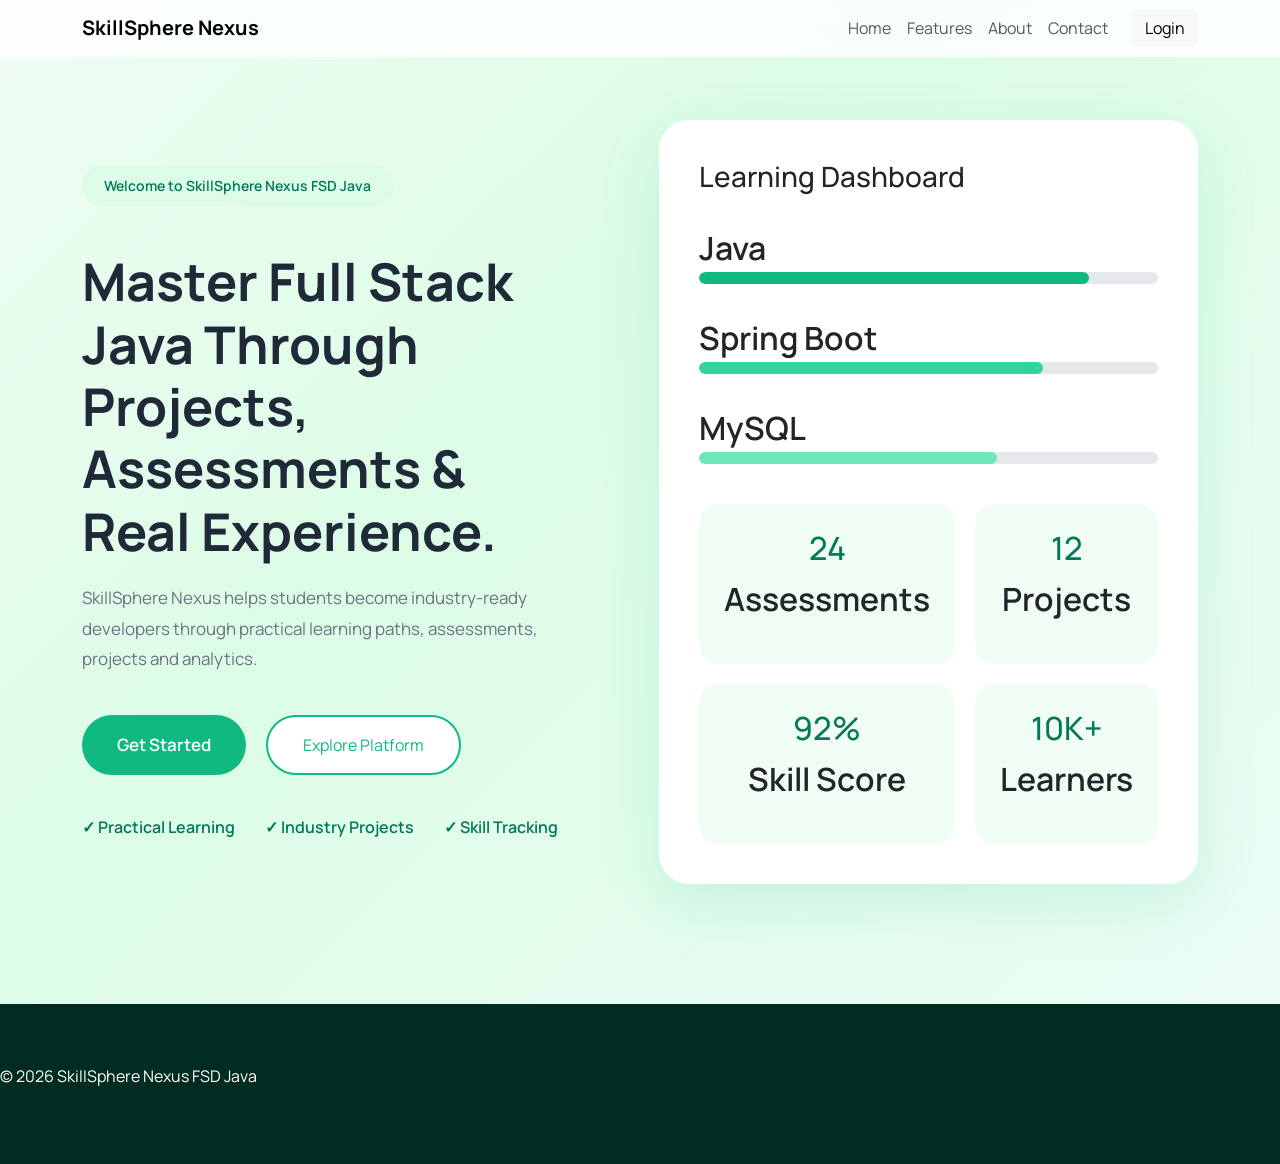
==== index.html @ cb24f6b7 "Added SkillSphere landing page UI" ====
<!DOCTYPE html>
<html lang="en">

<head>
    <meta charset="UTF-8">
    <meta name="viewport" content="width=device-width, initial-scale=1.0">
    <title>SkillSphere Nexus</title>

    <link href="https://cdn.jsdelivr.net/npm/bootstrap@5.3.3/dist/css/bootstrap.min.css" rel="stylesheet">

    
    <link rel="stylesheet"
          href="https://cdnjs.cloudflare.com/ajax/libs/font-awesome/6.6.0/css/all.min.css">

    <!-- Font -->
    <link href="https://fonts.googleapis.com/css2?family=Manrope:wght@300;400;500;600;700;800&display=swap" rel="stylesheet">

    <link rel="stylesheet" href="style.css">
</head>

<body>

<nav class="navbar navbar-expand-lg fixed-top custom-navbar">
    <div class="container">

        <a class="navbar-brand fw-bold" href="#">
            SkillSphere Nexus
        </a>

        <button class="navbar-toggler"
                data-bs-toggle="collapse"
                data-bs-target="#navMenu">
            <span class="navbar-toggler-icon"></span>
        </button>

        <div class="collapse navbar-collapse justify-content-end" id="navMenu">

            <ul class="navbar-nav align-items-center">

                <li class="nav-item"><a class="nav-link" href="#home">Home</a></li>
                <li class="nav-item"><a class="nav-link" href="#features">Features</a></li>
                <li class="nav-item"><a class="nav-link" href="#about">About</a></li>
                <li class="nav-item"><a class="nav-link" href="#contact">Contact</a></li>

                <li class="nav-item ms-3">
                    <a class="btn btn-light login-btn" href="#">Login</a>
                </li>

            </ul>

        </div>

    </div>
</nav>

<section class="hero" id="home">

    <div class="container hero-container">

        <div class="hero-left">

            <div class="welcome-badge">
     Welcome to SkillSphere Nexus FSD Java
</div>

            <h1>
                Master Full Stack Java
                Through Projects,
                Assessments &
                Real Experience.
            </h1>

            <p>
                SkillSphere Nexus helps students become industry-ready
                developers through practical learning paths, assessments,
                projects and analytics.
            </p>

            <div class="hero-buttons">
                <button class="primary-btn">Get Started</button>
                <button class="secondary-btn">Explore Platform</button>
            </div>

            <div class="hero-points">
                <span>✓ Practical Learning</span>
                <span>✓ Industry Projects</span>
                <span>✓ Skill Tracking</span>
            </div>

        </div>

        <div class="hero-right">

            <div class="dashboard-card">

                <h3>Learning Dashboard</h3>

                <div class="skill">
                    <span>Java</span>
                    <div class="bar">
                        <div class="fill java"></div>
                    </div>
                </div>

                <div class="skill">
                    <span>Spring Boot</span>
                    <div class="bar">
                        <div class="fill spring"></div>
                    </div>
                </div>

                <div class="skill">
                    <span>MySQL</span>
                    <div class="bar">
                        <div class="fill mysql"></div>
                    </div>
                </div>

                <div class="stats-grid">

                    <div class="mini-card">
                        <h2>24</h2>
                        <p>Assessments</p>
                    </div>

                    <div class="mini-card">
                        <h2>12</h2>
                        <p>Projects</p>
                    </div>

                    <div class="mini-card">
                        <h2>92%</h2>
                        <p>Skill Score</p>
                    </div>

                    <div class="mini-card">
                        <h2>10K+</h2>
                        <p>Learners</p>
                    </div>

                </div>

            </div>

        </div>

    </div>

</section>

<footer class="footer">
    <p>© 2026 SkillSphere Nexus FSD Java</p>
</footer>

<script src="https://cdn.jsdelivr.net/npm/bootstrap@5.3.3/dist/js/bootstrap.bundle.min.js"></script>
<script src="js/script.js"></script>

</body>
</html>
---- style.css ----
*{
    margin:0;
    padding:0;
    box-sizing:border-box;
}

body{

    font-family: 'Manrope', sans-serif;
}
.welcome-badge{
    display:inline-block;
    padding:10px 22px;
    background:#DCFCE7;
    color:#047857;
    border-radius:50px;
    font-size:14px;
    font-weight:600;
    margin-bottom:25px;
}

.hero{
    min-height:100vh;
    background:
    linear-gradient(
    135deg,
    #F0FDF4 0%,
    #DCFCE7 40%,
    #ECFDF5 100%);
    display:flex;
    align-items:center;
    padding:120px 0;
}
.hero-container{
    display:flex;
    justify-content:space-between;
    align-items:center;
    gap:80px;
}

.hero-left{
    flex:1;
}

.hero-right{
    flex:1;
}


.hero-tag{
    background:#D1FAE5;
    color:#047857;
    padding:12px 24px;
    border-radius:50px;
    font-weight:600;
}
.hero-left h1{
    
    
    font-size:52px;
    font-weight:700;
    line-height:1.2;
    margin:20px 0;
    color:#1F2937;

}

.hero-left p{
    font-size:17px;
    line-height:1.8;
    color:#6B7280;
}
.hero-buttons{
    margin-top:40px;
    display:flex;
    gap:20px;
}

.primary-btn{
    background:#10B981;
    color:white;
    border:none;
    padding:16px 35px;
    border-radius:50px;
    font-size:17px;
    font-weight:600;
}

.primary-btn:hover{
    background:#047857;
}

.secondary-btn{
    border:2px solid #10B981;
    background:white;
    color:#10B981;
    padding:16px 35px;
    border-radius:50px;
}

.hero-points{
    margin-top:40px;
    display:flex;
    gap:30px;
    color:#047857;
    font-weight:600;
}

.dashboard-card{
    font-size:32px;
    font-weight:600;

    background:white;
    border-radius:30px;
    padding:40px;
    box-shadow:
    0 20px 60px rgba(16,185,129,.15);
}
.skill{
    margin:30px 0;
}

.bar{
    height:12px;
    background:#E5E7EB;
    border-radius:20px;
    overflow:hidden;
}

.fill{
    height:100%;
    border-radius:20px;
}

.java{
    width:85%;
    background:#10B981;
}

.spring{
    width:75%;
    background:#34D399;
}

.mysql{
    width:65%;
    background:#6EE7B7;
}

.stats-grid{
    margin-top:40px;
    display:grid;
    grid-template-columns:repeat(2,1fr);
    gap:20px;
}

.mini-card{
    background:#F0FDF4;
    padding:25px;
    border-radius:20px;
    text-align:center;
}

.mini-card h2{
    color:#047857;
    font-size:32px;
}
.feature-card{
    background:white;
    border-radius:25px;
    padding:40px;
    transition:.3s;
    box-shadow:
    0 10px 40px rgba(0,0,0,.05);
}

.feature-card:hover{
    transform:translateY(-10px);
    box-shadow:
    0 20px 60px rgba(16,185,129,.15);
}
.navbar{
    background:rgba(255,255,255,.8);
    backdrop-filter:blur(20px);
    border-bottom:
    1px solid rgba(255,255,255,.5);
}
footer{
    background:#022C22;
    color:white;
    padding:60px 0;
}
.navbar {
    transition: all 0.3s ease;
}

.navbar.scrolled {
    background: rgba(255,255,255,0.95);
    backdrop-filter: blur(20px);
    box-shadow: 0 5px 25px rgba(0,0,0,0.08);
}
@media(max-width:992px){

    .hero-container{
        flex-direction:column;
    }

    .hero-left h1{
        font-size:42px;
    }

    .hero-points{
        flex-direction:column;
    }

}
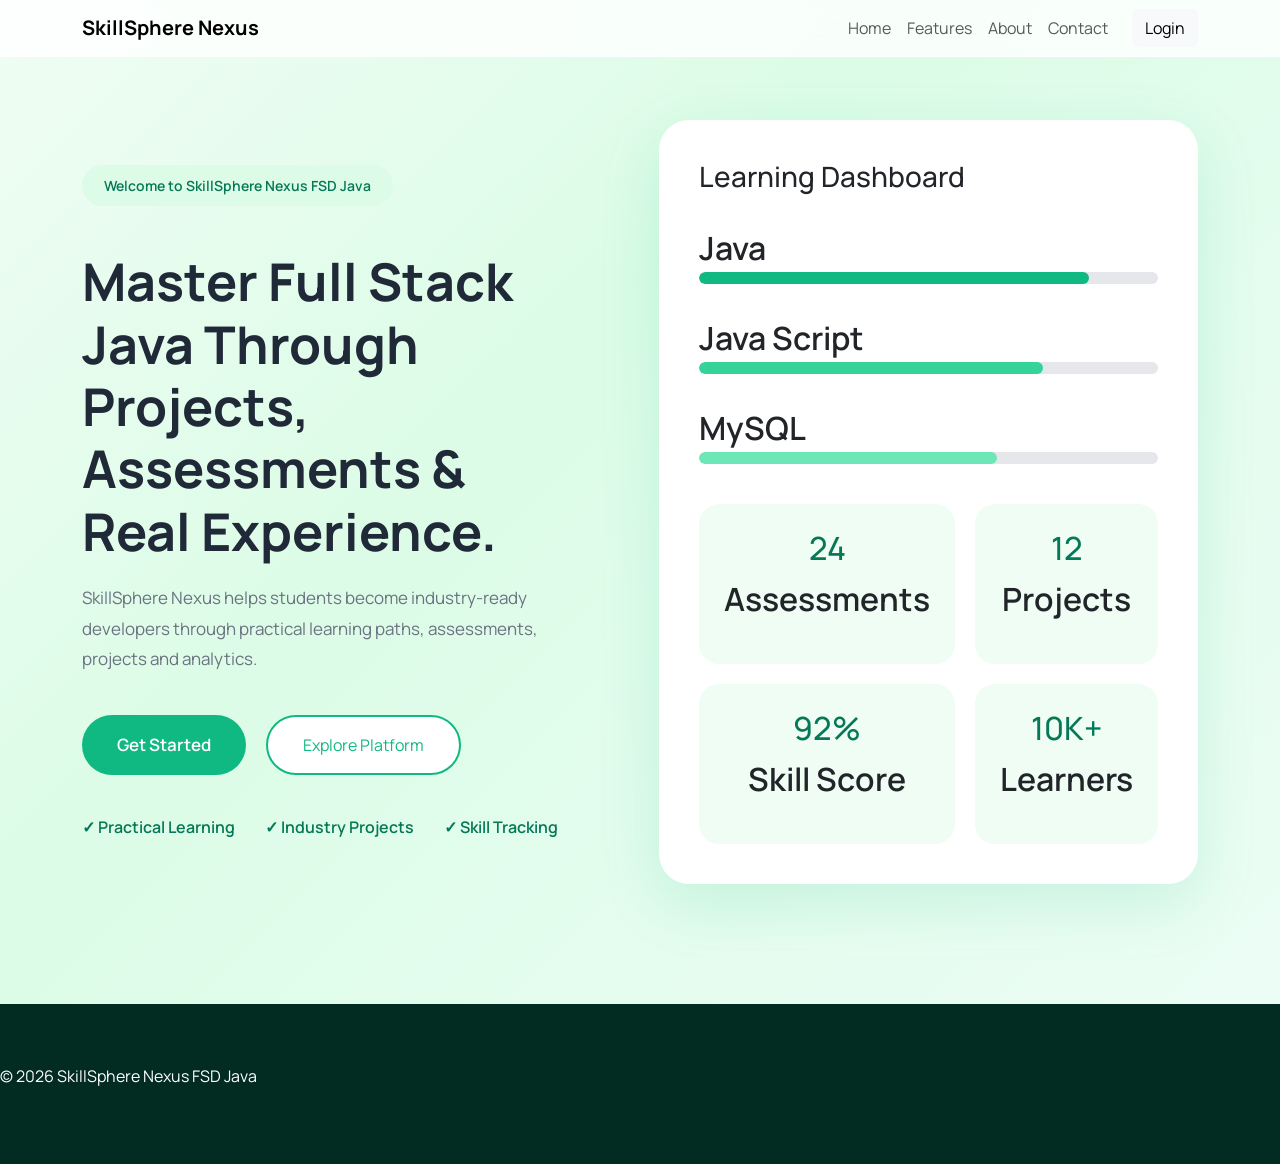
==== commit 3e6e2965: "updated skills" ====
--- a/index.html
+++ b/index.html
@@ -43,7 +43,7 @@
                 <li class="nav-item"><a class="nav-link" href="#contact">Contact</a></li>
 
                 <li class="nav-item ms-3">
-                    <a class="btn btn-light login-btn" href="#">Login</a>
+                    <a class="btn btn-light login-btn" href="login.html">Login</a>
                 </li>
 
             </ul>
@@ -103,7 +103,7 @@
                 </div>
 
                 <div class="skill">
-                    <span>Spring Boot</span>
+                    <span>Java Script</span>
                     <div class="bar">
                         <div class="fill spring"></div>
                     </div>
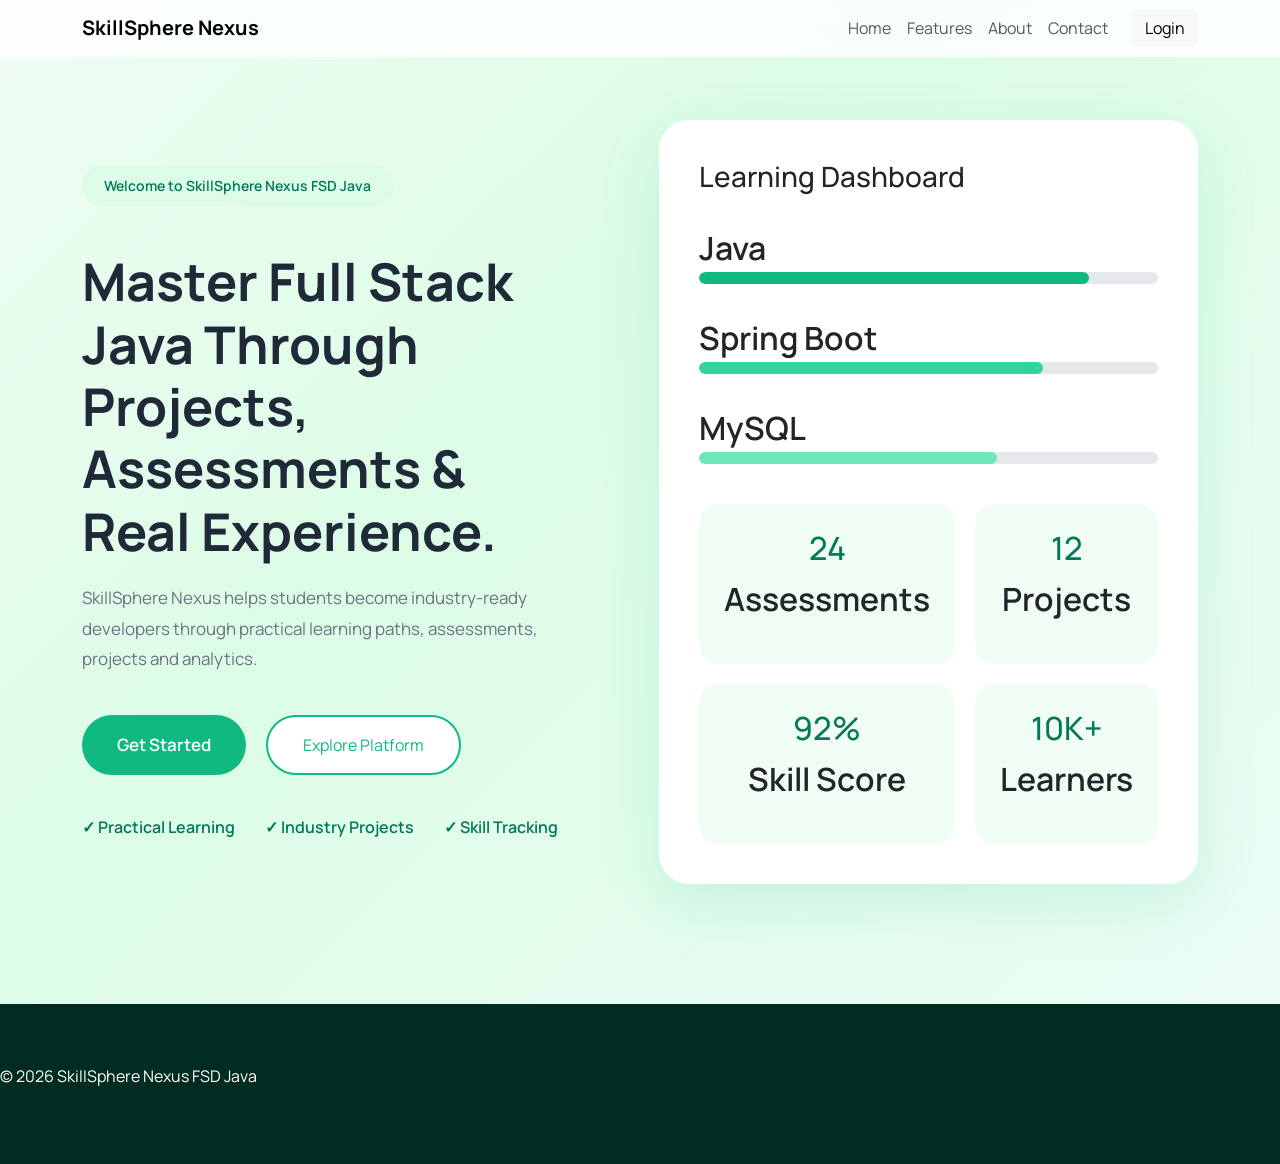
==== commit 204330cf: "updated index page" ====
--- a/index.html
+++ b/index.html
@@ -103,7 +103,7 @@
                 </div>
 
                 <div class="skill">
-                    <span>Java Script</span>
+                    <span>Spring Boot</span>
                     <div class="bar">
                         <div class="fill spring"></div>
                     </div>
